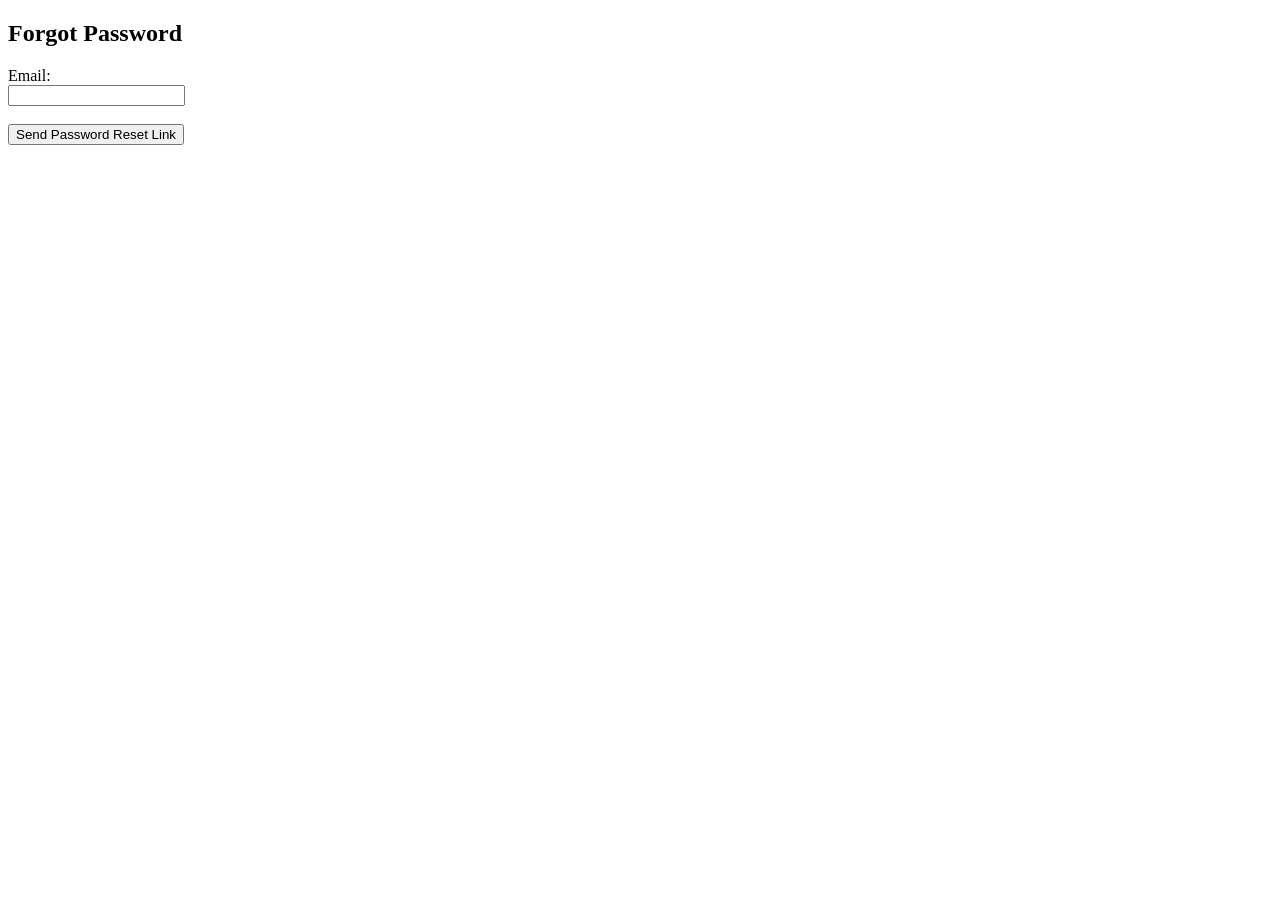
==== forgot-password.html @ 4a2af704 "Initial commit: HTML authentication system with 5 pages" ====
<!DOCTYPE html>
<html>

<head>
    <title>Forgot Password</title>
</head>

<body>

    <h2>Forgot Password</h2>

    <form>
        <label>Email:</label><br>
        <input type="email"><br><br>

        <a href="login.html">
            <button type="button">Send Password Reset Link</button>
        </a>
    </form>

</body>

</html>
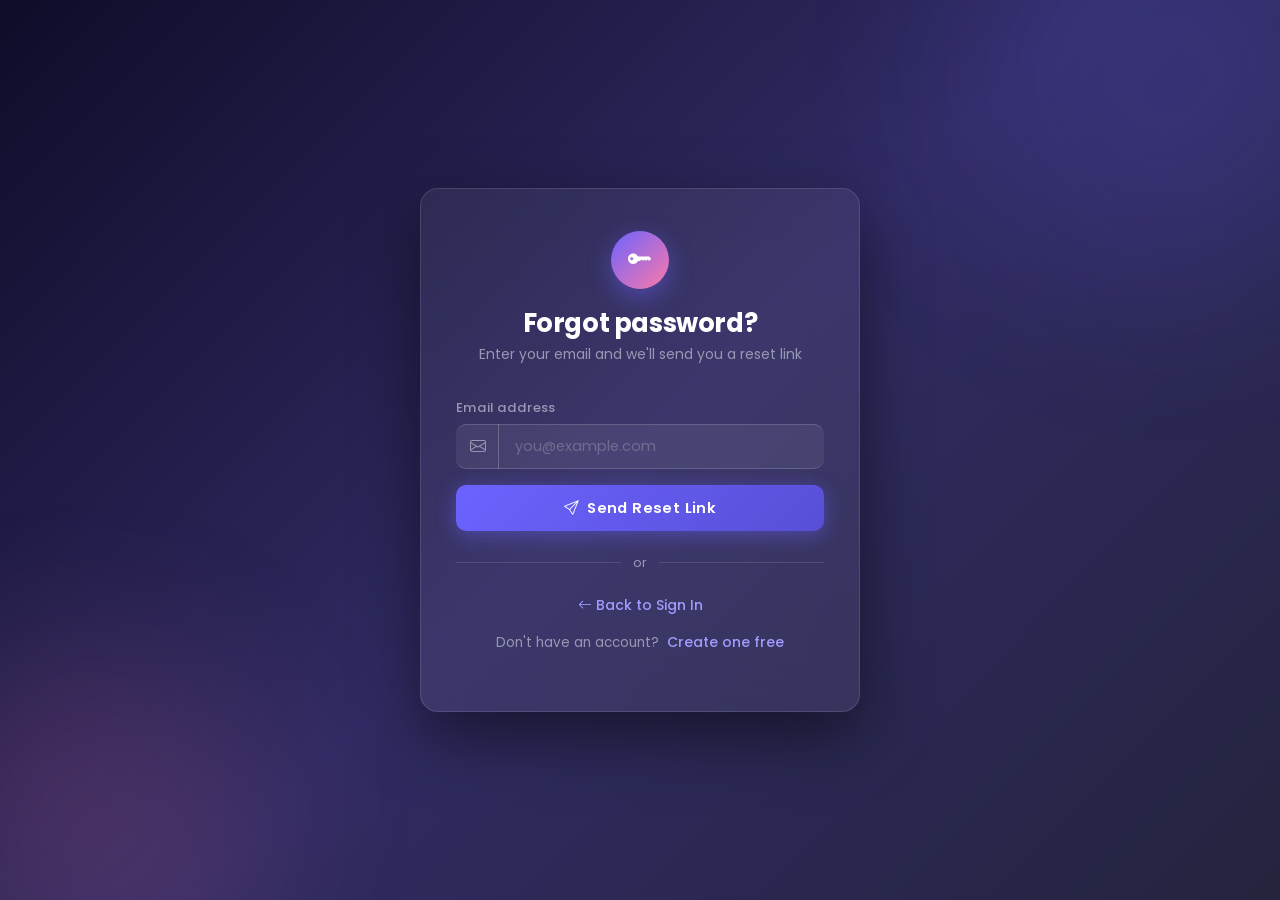
==== commit 87eb0be3: "Add styled Bootstrap authentication system - Replace old login.html with index.html (Bootstrap 5 + c" ====
--- a/forgot-password.html
+++ b/forgot-password.html
@@ -1,23 +1,123 @@
 <!DOCTYPE html>
-<html>
+<html lang="en">
+<head>
+  <meta charset="UTF-8" />
+  <meta name="viewport" content="width=device-width, initial-scale=1.0" />
+  <meta name="description" content="Forgot your password? Reset it via email on AuthUI." />
+  <title>Forgot Password — AuthUI</title>
 
-<head>
-    <title>Forgot Password</title>
+  <!-- Bootstrap 5 CSS -->
+  <link rel="stylesheet" href="https://cdn.jsdelivr.net/npm/bootstrap@5.3.3/dist/css/bootstrap.min.css" />
+  <!-- Bootstrap Icons -->
+  <link rel="stylesheet" href="https://cdn.jsdelivr.net/npm/bootstrap-icons@1.11.3/font/bootstrap-icons.min.css" />
+  <!-- Custom CSS -->
+  <link rel="stylesheet" href="styles.css" />
 </head>
 
 <body>
+  <!-- Decorative ambient orbs -->
+  <div class="orb orb-a" aria-hidden="true"></div>
+  <div class="orb orb-b" aria-hidden="true"></div>
 
-    <h2>Forgot Password</h2>
+  <main class="auth-wrapper">
+    <div class="auth-card">
 
-    <form>
-        <label>Email:</label><br>
-        <input type="email"><br><br>
+      <!-- Brand logo -->
+      <div class="brand-icon" aria-hidden="true">
+        <i class="bi bi-key-fill"></i>
+      </div>
 
-        <a href="login.html">
-            <button type="button">Send Password Reset Link</button>
+      <h1 class="auth-title">Forgot password?</h1>
+      <p class="auth-subtitle">Enter your email and we'll send you a reset link</p>
+
+      <!-- Success message (shown after submit) -->
+      <div class="alert-success-custom" id="successMsg" role="alert" style="display:none;">
+        <i class="bi bi-check-circle-fill"></i>
+        <span>Reset link sent! Check your inbox.</span>
+      </div>
+
+      <!-- Forgot Password Form -->
+      <form id="forgotForm" novalidate>
+
+        <!-- Email -->
+        <div class="mb-3">
+          <label for="email" class="form-label">Email address</label>
+          <div class="input-group">
+            <span class="input-group-text" style="border-radius:10px 0 0 10px !important; border-right:none !important;">
+              <i class="bi bi-envelope"></i>
+            </span>
+            <input
+              type="email"
+              id="email"
+              name="email"
+              class="form-control"
+              placeholder="you@example.com"
+              autocomplete="email"
+              required
+              style="border-radius:0 10px 10px 0 !important;"
+            />
+            <div class="invalid-feedback">Please enter a valid email address.</div>
+          </div>
+        </div>
+
+        <!-- Submit button -->
+        <button type="submit" class="btn-auth" id="submitBtn">
+          <i class="bi bi-send me-2"></i>Send Reset Link
+        </button>
+      </form>
+
+      <!-- Divider -->
+      <div class="auth-divider">
+        <span>or</span>
+      </div>
+
+      <!-- Navigation links -->
+      <p class="auth-footer" style="margin-top:0;">
+        <a href="index.html" class="auth-link">
+          <i class="bi bi-arrow-left me-1"></i>Back to Sign In
         </a>
-    </form>
+      </p>
+      <p class="auth-footer" style="margin-top:0.6rem;">
+        Don't have an account?&nbsp;
+        <a href="register.html" class="auth-link">Create one free</a>
+      </p>
 
+    </div>
+  </main>
+
+  <!-- Bootstrap 5 JS Bundle -->
+  <script src="https://cdn.jsdelivr.net/npm/bootstrap@5.3.3/dist/js/bootstrap.bundle.min.js"></script>
+
+  <script>
+    document.getElementById('forgotForm').addEventListener('submit', function (e) {
+      e.preventDefault();
+
+      const emailEl   = document.getElementById('email');
+      const successEl = document.getElementById('successMsg');
+      const submitBtn = document.getElementById('submitBtn');
+
+      emailEl.classList.remove('is-invalid', 'is-valid');
+
+      // Validate email
+      if (!/^[^\s@]+@[^\s@]+\.[^\s@]+$/.test(emailEl.value)) {
+        emailEl.classList.add('is-invalid');
+        return;
+      }
+
+      emailEl.classList.add('is-valid');
+
+      // Show loading spinner
+      submitBtn.disabled = true;
+      submitBtn.innerHTML = '<span class="spinner-border spinner-border-sm me-2" role="status" aria-hidden="true"></span>Sending…';
+
+      // Simulate API call
+      setTimeout(() => {
+        this.style.display = 'none';
+        successEl.style.display = 'flex';
+        // Auto-redirect to login after 3 seconds
+        setTimeout(() => { window.location.href = 'index.html'; }, 3000);
+      }, 1500);
+    });
+  </script>
 </body>
-
-</html>+</html>
--- a/styles.css
+++ b/styles.css
@@ -0,0 +1,633 @@
+/* =========================================
+   Auth System Styled — styles.css
+   Font   : Poppins (Google Fonts)
+   Theme  : Deep Indigo + Violet + Accent
+   Author : Authentication System Assignment
+   ========================================= */
+
+/* ── Google Font Import ── */
+@import url('https://fonts.googleapis.com/css2?family=Poppins:wght@300;400;500;600;700;800&display=swap');
+
+/* ── CSS Custom Properties (Design Tokens) ── */
+:root {
+  /* Color Palette */
+  --primary:         #6C63FF;
+  --primary-dark:    #574fd6;
+  --primary-light:   #a29bfe;
+  --accent:          #fd79a8;
+  --accent-dark:     #e0678f;
+  --success:         #55efc4;
+  --warning:         #fdcb6e;
+  --danger:          #ff6b8a;
+
+  /* Background gradient */
+  --bg-from:         #0f0c29;
+  --bg-mid:          #302b63;
+  --bg-to:           #24243e;
+
+  /* Card & surface */
+  --card-bg:         rgba(255, 255, 255, 0.06);
+  --card-border:     rgba(255, 255, 255, 0.12);
+  --input-bg:        rgba(255, 255, 255, 0.07);
+  --input-border:    rgba(255, 255, 255, 0.16);
+
+  /* Text */
+  --text-light:      #e4e4f0;
+  --text-muted:      #9898b3;
+
+  /* Shadows */
+  --shadow-card:     0 24px 64px rgba(0, 0, 0, 0.5);
+  --shadow-btn:      0 4px 20px rgba(108, 99, 255, 0.45);
+  --shadow-hover:    0 8px 28px rgba(108, 99, 255, 0.55);
+
+  /* Shape */
+  --radius-card:     18px;
+  --radius-input:    10px;
+  --radius-sm:       8px;
+
+  /* Transitions */
+  --transition:      all 0.28s ease;
+  --transition-fast: all 0.18s ease;
+}
+
+/* ── Reset & Base ── */
+*, *::before, *::after {
+  box-sizing: border-box;
+  margin: 0;
+  padding: 0;
+}
+
+html {
+  scroll-behavior: smooth;
+}
+
+body {
+  font-family: 'Poppins', sans-serif;
+  min-height: 100vh;
+  background: linear-gradient(135deg, var(--bg-from) 0%, var(--bg-mid) 50%, var(--bg-to) 100%);
+  background-attachment: fixed;
+  color: var(--text-light);
+}
+
+/* ── Full-page centering wrapper ── */
+.auth-wrapper {
+  min-height: 100vh;
+  display: flex;
+  align-items: center;
+  justify-content: center;
+  padding: 2rem 1rem;
+}
+
+/* ── Decorative floating orbs (background ambience) ── */
+.orb {
+  position: fixed;
+  border-radius: 50%;
+  filter: blur(90px);
+  opacity: 0.15;
+  pointer-events: none;
+  z-index: 0;
+  animation: orbFloat 9s ease-in-out infinite alternate;
+}
+
+.orb-a {
+  width: 420px;
+  height: 420px;
+  background: var(--primary);
+  top: -130px;
+  right: -100px;
+}
+
+.orb-b {
+  width: 340px;
+  height: 340px;
+  background: var(--accent);
+  bottom: -90px;
+  left: -80px;
+  animation-duration: 11s;
+  animation-direction: alternate-reverse;
+}
+
+@keyframes orbFloat {
+  from { transform: translate(0, 0) scale(1); }
+  to   { transform: translate(28px, 18px) scale(1.07); }
+}
+
+/* ── Auth Card (glassmorphism) ── */
+.auth-card {
+  position: relative;
+  z-index: 1;
+  background: var(--card-bg);
+  backdrop-filter: blur(22px);
+  -webkit-backdrop-filter: blur(22px);
+  border: 1px solid var(--card-border);
+  border-radius: var(--radius-card);
+  box-shadow: var(--shadow-card);
+  padding: 2.6rem 2.2rem;
+  width: 100%;
+  max-width: 440px;
+  animation: cardIn 0.5s cubic-bezier(0.22, 1, 0.36, 1) both;
+}
+
+@keyframes cardIn {
+  from { opacity: 0; transform: translateY(30px); }
+  to   { opacity: 1; transform: translateY(0); }
+}
+
+/* ── Brand / Logo Icon ── */
+.brand-icon {
+  width: 58px;
+  height: 58px;
+  background: linear-gradient(135deg, var(--primary), var(--accent));
+  border-radius: 50%;
+  display: flex;
+  align-items: center;
+  justify-content: center;
+  font-size: 1.5rem;
+  color: #fff;
+  margin: 0 auto 1.2rem;
+  box-shadow: 0 8px 24px rgba(108, 99, 255, 0.45);
+  transition: var(--transition);
+}
+
+.brand-icon:hover {
+  transform: rotate(8deg) scale(1.08);
+}
+
+/* ── Typography ── */
+.auth-title {
+  font-size: 1.6rem;
+  font-weight: 700;
+  color: #fff;
+  text-align: center;
+  letter-spacing: -0.4px;
+  margin-bottom: 0.3rem;
+}
+
+.auth-subtitle {
+  font-size: 0.87rem;
+  color: var(--text-muted);
+  text-align: center;
+  margin-bottom: 1.9rem;
+}
+
+/* ── Form Labels ── */
+.form-label {
+  font-size: 0.82rem !important;
+  font-weight: 500 !important;
+  color: var(--text-muted) !important;
+  margin-bottom: 0.4rem !important;
+  letter-spacing: 0.25px;
+}
+
+/* ── Form Controls ── */
+.form-control {
+  background: var(--input-bg) !important;
+  border: 1px solid var(--input-border) !important;
+  border-radius: var(--radius-input) !important;
+  color: #fff !important;
+  font-family: 'Poppins', sans-serif;
+  font-size: 0.9rem;
+  padding: 0.68rem 1rem !important;
+  transition: var(--transition);
+}
+
+.form-control::placeholder {
+  color: rgba(255, 255, 255, 0.22) !important;
+}
+
+.form-control:focus {
+  background: rgba(255, 255, 255, 0.1) !important;
+  border-color: var(--primary) !important;
+  box-shadow: 0 0 0 3px rgba(108, 99, 255, 0.22) !important;
+  outline: none;
+}
+
+/* Input group with icon prefix */
+.input-group .form-control {
+  border-right: none !important;
+}
+
+.input-group .form-control:focus {
+  z-index: 3;
+}
+
+.input-group-text {
+  background: var(--input-bg) !important;
+  border: 1px solid var(--input-border) !important;
+  border-left: none !important;
+  border-radius: 0 var(--radius-input) var(--radius-input) 0 !important;
+  color: var(--text-muted) !important;
+  cursor: pointer;
+  transition: var(--transition);
+  padding: 0 0.85rem;
+}
+
+.input-group-text:hover {
+  color: var(--primary-light) !important;
+}
+
+/* ── Validation Feedback ── */
+.form-control.is-invalid {
+  border-color: var(--danger) !important;
+  box-shadow: 0 0 0 3px rgba(255, 107, 138, 0.2) !important;
+}
+
+.form-control.is-valid {
+  border-color: var(--success) !important;
+  box-shadow: 0 0 0 3px rgba(85, 239, 196, 0.2) !important;
+}
+
+.invalid-feedback {
+  font-size: 0.78rem;
+  color: var(--danger);
+}
+
+.valid-feedback {
+  font-size: 0.78rem;
+  color: var(--success);
+}
+
+/* ── Primary CTA Button ── */
+.btn-auth {
+  display: block;
+  width: 100%;
+  background: linear-gradient(135deg, var(--primary), var(--primary-dark));
+  border: none;
+  border-radius: var(--radius-input);
+  color: #fff;
+  font-family: 'Poppins', sans-serif;
+  font-size: 0.92rem;
+  font-weight: 600;
+  letter-spacing: 0.4px;
+  padding: 0.74rem 1.5rem;
+  cursor: pointer;
+  box-shadow: var(--shadow-btn);
+  transition: var(--transition);
+  position: relative;
+  overflow: hidden;
+}
+
+.btn-auth::before {
+  content: '';
+  position: absolute;
+  inset: 0;
+  background: linear-gradient(135deg, rgba(255, 255, 255, 0.13), transparent);
+  opacity: 0;
+  transition: var(--transition);
+}
+
+.btn-auth:hover {
+  transform: translateY(-2px);
+  box-shadow: var(--shadow-hover);
+}
+
+.btn-auth:hover::before {
+  opacity: 1;
+}
+
+.btn-auth:active {
+  transform: translateY(0);
+}
+
+.btn-auth:disabled {
+  opacity: 0.55;
+  cursor: not-allowed;
+  transform: none;
+}
+
+/* ── Outline Button Variant ── */
+.btn-auth-outline {
+  display: inline-flex;
+  align-items: center;
+  gap: 0.35rem;
+  background: transparent;
+  border: 1px solid var(--primary);
+  border-radius: var(--radius-input);
+  color: var(--primary-light);
+  font-family: 'Poppins', sans-serif;
+  font-size: 0.85rem;
+  font-weight: 500;
+  padding: 0.48rem 1.2rem;
+  cursor: pointer;
+  text-decoration: none;
+  transition: var(--transition);
+}
+
+.btn-auth-outline:hover {
+  background: var(--primary);
+  color: #fff;
+  box-shadow: var(--shadow-btn);
+}
+
+/* ── Checkbox ── */
+.form-check-input {
+  background-color: var(--input-bg) !important;
+  border-color: var(--input-border) !important;
+  cursor: pointer;
+}
+
+.form-check-input:checked {
+  background-color: var(--primary) !important;
+  border-color: var(--primary) !important;
+}
+
+.form-check-label {
+  font-size: 0.83rem;
+  color: var(--text-muted);
+  cursor: pointer;
+}
+
+/* ── Auth Links ── */
+.auth-link {
+  color: var(--primary-light);
+  text-decoration: none;
+  font-size: 0.875rem;
+  font-weight: 500;
+  transition: var(--transition);
+  position: relative;
+}
+
+.auth-link::after {
+  content: '';
+  position: absolute;
+  bottom: -2px;
+  left: 0;
+  width: 0;
+  height: 1.5px;
+  background: var(--primary-light);
+  transition: width 0.3s ease;
+}
+
+.auth-link:hover {
+  color: #fff;
+}
+
+.auth-link:hover::after {
+  width: 100%;
+}
+
+/* ── Divider ── */
+.auth-divider {
+  display: flex;
+  align-items: center;
+  gap: 0.75rem;
+  margin: 1.4rem 0;
+  color: var(--text-muted);
+  font-size: 0.8rem;
+}
+
+.auth-divider::before,
+.auth-divider::after {
+  content: '';
+  flex: 1;
+  height: 1px;
+  background: var(--card-border);
+}
+
+/* ── Footer link row ── */
+.auth-footer {
+  text-align: center;
+  margin-top: 1.5rem;
+  font-size: 0.84rem;
+  color: var(--text-muted);
+}
+
+/* ── Password Strength Meter ── */
+.strength-wrap {
+  height: 4px;
+  background: rgba(255, 255, 255, 0.07);
+  border-radius: 2px;
+  margin-top: 0.45rem;
+  overflow: hidden;
+}
+
+.strength-bar {
+  height: 100%;
+  border-radius: 2px;
+  width: 0;
+  transition: width 0.4s ease, background 0.4s ease;
+}
+
+.strength-text {
+  font-size: 0.75rem;
+  margin-top: 0.3rem;
+  color: var(--text-muted);
+}
+
+/* ── Alert / Success banners ── */
+.alert-success-custom {
+  background: rgba(85, 239, 196, 0.1);
+  border: 1px solid rgba(85, 239, 196, 0.3);
+  border-radius: var(--radius-input);
+  color: var(--success);
+  font-size: 0.875rem;
+  padding: 0.7rem 1rem;
+  margin-bottom: 1.2rem;
+  display: flex;
+  align-items: center;
+  gap: 0.5rem;
+  animation: fadeIn 0.3s ease;
+}
+
+@keyframes fadeIn {
+  from { opacity: 0; transform: translateY(-8px); }
+  to   { opacity: 1; transform: translateY(0); }
+}
+
+/* ── Spinner override ── */
+.spinner-border-sm {
+  width: 0.9rem;
+  height: 0.9rem;
+}
+
+/* ── Dashboard Navbar ── */
+.dash-navbar {
+  background: rgba(15, 12, 41, 0.88) !important;
+  backdrop-filter: blur(20px);
+  -webkit-backdrop-filter: blur(20px);
+  border-bottom: 1px solid var(--card-border);
+  padding: 0.85rem 0;
+  position: sticky;
+  top: 0;
+  z-index: 100;
+}
+
+.navbar-brand-custom {
+  font-size: 1.2rem;
+  font-weight: 700;
+  color: #fff !important;
+  text-decoration: none;
+  display: flex;
+  align-items: center;
+  gap: 0.45rem;
+  transition: var(--transition);
+}
+
+.navbar-brand-custom:hover {
+  opacity: 0.85;
+}
+
+.brand-dot {
+  width: 8px;
+  height: 8px;
+  background: var(--accent);
+  border-radius: 50%;
+  box-shadow: 0 0 8px var(--accent);
+  display: inline-block;
+}
+
+/* Logout button */
+.btn-logout {
+  background: rgba(255, 255, 255, 0.07);
+  border: 1px solid rgba(255, 255, 255, 0.15);
+  border-radius: var(--radius-sm);
+  color: var(--text-light);
+  font-family: 'Poppins', sans-serif;
+  font-size: 0.83rem;
+  font-weight: 500;
+  padding: 0.4rem 1rem;
+  cursor: pointer;
+  text-decoration: none;
+  display: inline-flex;
+  align-items: center;
+  gap: 0.4rem;
+  transition: var(--transition);
+}
+
+.btn-logout:hover {
+  background: rgba(253, 121, 168, 0.14);
+  border-color: var(--accent);
+  color: var(--accent);
+  transform: translateY(-1px);
+}
+
+/* ── Dashboard Main Layout ── */
+.dash-main {
+  padding: 2.5rem 0;
+  position: relative;
+  z-index: 1;
+}
+
+/* Welcome banner card */
+.welcome-card {
+  background: var(--card-bg);
+  backdrop-filter: blur(18px);
+  -webkit-backdrop-filter: blur(18px);
+  border: 1px solid var(--card-border);
+  border-radius: var(--radius-card);
+  box-shadow: var(--shadow-card);
+  padding: 2.25rem;
+  animation: cardIn 0.5s cubic-bezier(0.22, 1, 0.36, 1) both;
+}
+
+.welcome-title {
+  font-size: 1.8rem;
+  font-weight: 700;
+  color: #fff;
+  margin-bottom: 0.35rem;
+}
+
+.welcome-title span {
+  background: linear-gradient(90deg, var(--primary-light), var(--accent));
+  -webkit-background-clip: text;
+  background-clip: text;
+  -webkit-text-fill-color: transparent;
+}
+
+/* Stat cards */
+.stat-card {
+  background: rgba(255, 255, 255, 0.04);
+  border: 1px solid var(--card-border);
+  border-radius: 12px;
+  padding: 1.4rem;
+  text-align: center;
+  transition: var(--transition);
+}
+
+.stat-card:hover {
+  background: rgba(108, 99, 255, 0.1);
+  border-color: var(--primary);
+  transform: translateY(-3px);
+  box-shadow: 0 8px 24px rgba(108, 99, 255, 0.2);
+}
+
+.stat-icon  { font-size: 1.75rem; margin-bottom: 0.55rem; }
+.stat-value { font-size: 1.55rem; font-weight: 700; color: #fff; }
+.stat-label { font-size: 0.8rem; color: var(--text-muted); margin-top: 0.2rem; }
+
+/* Activity feed */
+.activity-item {
+  display: flex;
+  align-items: center;
+  gap: 0.9rem;
+  padding: 0.85rem 0;
+  border-bottom: 1px solid var(--card-border);
+  transition: var(--transition-fast);
+}
+
+.activity-item:last-child {
+  border-bottom: none;
+}
+
+.activity-item:hover {
+  padding-left: 0.3rem;
+}
+
+.activity-dot {
+  width: 9px;
+  height: 9px;
+  border-radius: 50%;
+  flex-shrink: 0;
+}
+
+/* ── Responsive Breakpoints ── */
+@media (max-width: 768px) {
+  .auth-card {
+    padding: 2.2rem 1.8rem;
+    max-width: 100%;
+  }
+
+  .welcome-card {
+    padding: 1.75rem;
+  }
+
+  .welcome-title {
+    font-size: 1.5rem;
+  }
+}
+
+@media (max-width: 576px) {
+  .auth-card {
+    padding: 2rem 1.4rem;
+    max-width: 100%;
+  }
+
+  .auth-title {
+    font-size: 1.4rem;
+  }
+
+  .welcome-title {
+    font-size: 1.3rem;
+  }
+
+  .dash-main {
+    padding: 1.5rem 0;
+  }
+
+  .welcome-card {
+    padding: 1.4rem;
+  }
+
+  .stat-card {
+    padding: 1rem;
+  }
+
+  .stat-icon  { font-size: 1.4rem; }
+  .stat-value { font-size: 1.25rem; }
+}
+
+@media (max-width: 400px) {
+  .auth-card {
+    padding: 1.6rem 1rem;
+  }
+}
